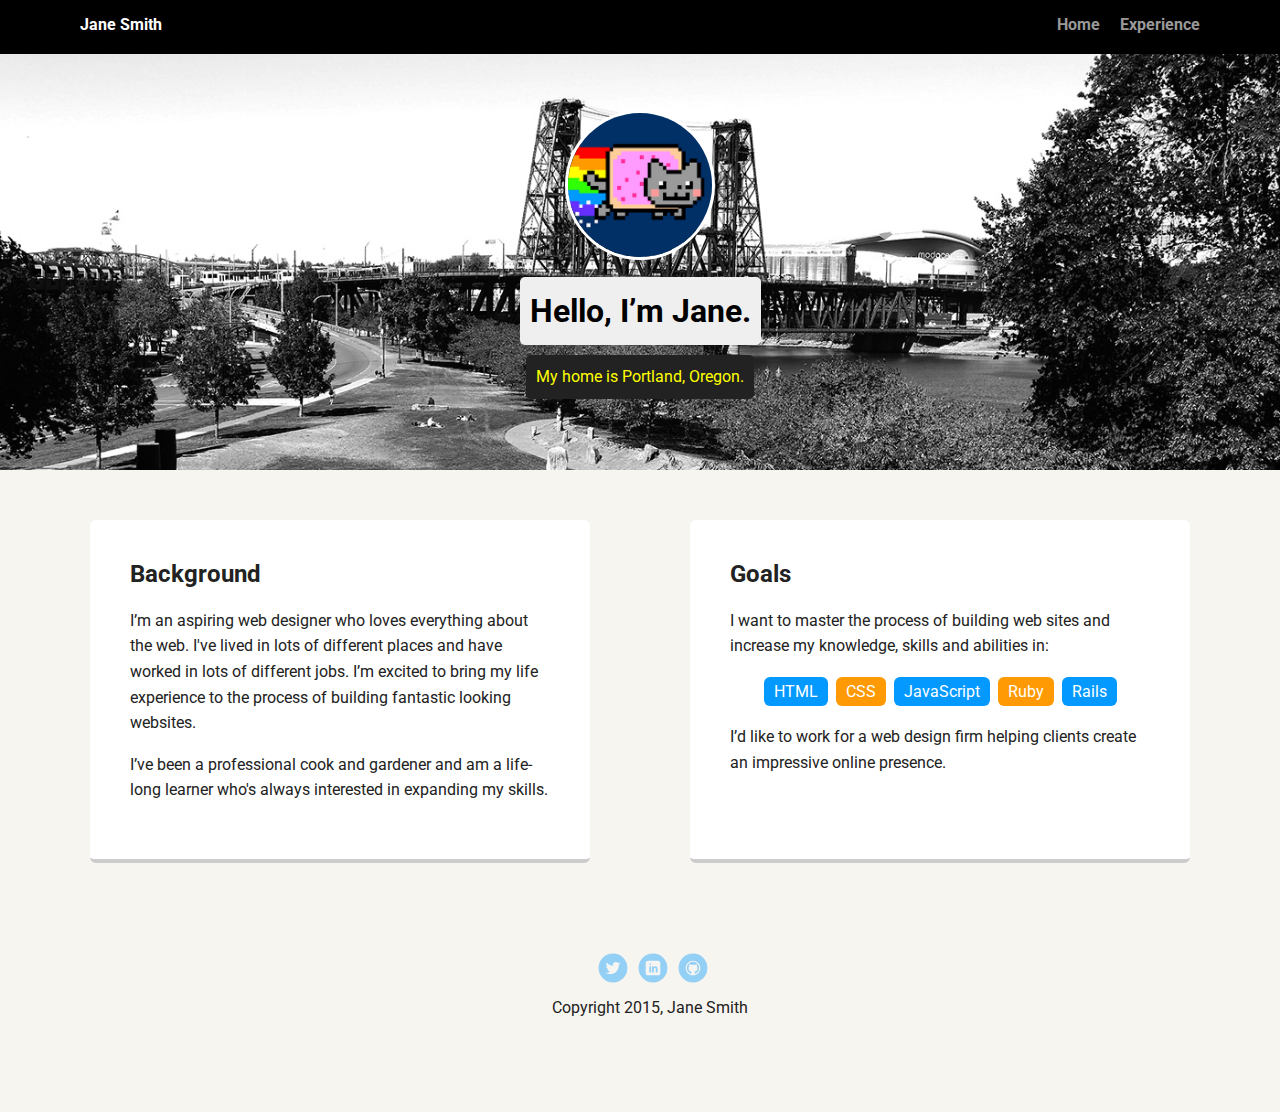
==== index.html @ d7560b0c "changes001test" ====
<!doctype html>
<html lang="en">
<head>
  <meta charset="utf-8">
  <title>Jane Smith's Profile</title>
  <meta name="viewport" content="width=device-width, initial-scale=1.0">
  <link rel="stylesheet" href="styles.css">
  <link href="https://fonts.googleapis.com/css?family=Muli%7CRoboto:400,300,500,700,900" rel="stylesheet"></head>
  <body>

    <div class="main-nav">
        <ul class="nav">
          <li class="name">Jane Smith</li>
          <li><a href="#">Home</a></li>
          <li><a href="#">Experience</a></li>
        </ul>
    </div>

    <header>
      <img src="images/me.png" alt="Drawing of Jane Smith" class="profile-image">
      <h1 class="tag name">Hello, I’m Jane.</h1>
      <p class="tag location">My home is Portland, Oregon.</p>
    </header>

    <main class="flex">
      <div class="card">
        <h2>Background</h2>
        <p>I’m an aspiring web designer who loves everything about the web. I've lived in lots of different places and have worked in lots of different jobs. I’m excited to bring my life experience to the process of building fantastic looking websites.</p>
        <p>I’ve been a professional cook and gardener and am a life-long learner who's always interested in expanding my skills.</p>
      </div> 

      <div class="card">
        <h2>Goals</h2>
        <p>I want to master the process of building web sites and increase my knowledge, skills and abilities in:</p>
        <ul class="skills">
          <li>HTML</li>
          <li>CSS</li>
          <li>JavaScript</li>
          <li>Ruby</li>
          <li>Rails</li>
        </ul>
        <p>I’d like to work for a web design firm helping clients create an impressive online presence.</p>
      </div> 

    </main>
    <footer>
      <ul>
        <li><a href="#" class="social twitter">Twitter</a></li>
        <li><a href="#" class="social linkedin">LinkedIn</a></li>
        <li><a href="#" class="social github">Github</a></li>
      </ul>
      <p class="copyright">Copyright 2015, Jane Smith</p>
    </footer>
  </body>
  </html>
---- styles.css ----
/* Global Layout Set-up */
* { 
  box-sizing: border-box;
}
  
body {
  margin: 0;
  padding: 0;
  text-align: center;
  font-family: 'Roboto', sans-serif;
  color: #222;
  background: #f7f5f0;
}
/* Link Styles */

a {
  text-decoration: none;
  color: #999;
}
a:hover {
  color: #6633ff;
}

/* Section Styles */

.main-nav {
  width: 100%;
  background: black;
  min-height: 30px;
  padding: 10px;
  position: fixed;
  text-align: center;
}
.nav {
  display: flex;
  justify-content: space-around;
  font-weight: 700;
  list-style-type: none;
  margin: 0 auto;
  padding: 0;
}

.nav .name {
    display: block;
    margin-right: auto;
    color: white;
}
.nav li {
  padding: 5px 10px 10px 10px;
}
.nav a {
  transition: all .5s;
}
.nav a:hover {
  color: white
}

header {
  text-align: center;
  background: url('images/portland.jpg') no-repeat top center ;
  background-size: cover;
  overflow: hidden;
  padding-top: 60px;
}
header {
  line-height: 1.5;
}
header .profile-image {
  margin-top: 50px;
  width: 150px;
  height: 150px;
  border-radius: 50%;
  border: 3px solid white;
  transition: all .5s;
}
header .profile-image:hover {
  transform: scale(1.2) rotate(5deg);
}
.tag {
  background-color: #efefef;
  color: black;
  padding: 10px;
  border-radius: 5px;
  display: table;
  margin: 10px auto;
} 
.location {
  background-color: #222;
  color: yellow;
}
.card {
  margin: 30px;
  padding: 20px 40px 40px;
  max-width: 500px;
  text-align: left;
  background: #fff;
  border-bottom: 4px solid #ccc;
  border-radius: 6px;
  transition: all .5s;
}
.card:hover {
  border-color: #ff99ff;
}

ul.skills {
  padding: 0;
  text-align: center;
}

.skills li {
  border-radius: 6px;
  display: inline-block;
  background: #ff9904;
  color: white;
  padding: 5px 10px;
  margin: 2px;
}

.skills li:nth-child(odd) {
  background: #0399ff;
}

footer {
  width: 100%;
  min-height: 30px;
  padding: 20px 0 40px 20px;
}

footer .copyright {
  top: -8px;
  font-size: .75em;
}

footer ul {
  list-style-type: none;
  margin: 0;
  padding: 0;
}

footer ul li {
  display: inline-block;
}

a.social {
  display: inline-block;
  text-indent: -9999px;
  margin-left: 5px;
  width: 30px;
  height: 30px;
  background-size: 30px 30px;
  opacity: .4;
  transition: all .5s;
}
a.twitter {
  background-image: url(images/twitter.svg);
}
a.linkedin {
  background-image: url(images/linkedin.svg);
}
a.github {
  background-image: url(images/github.svg);
}
a.social:hover {
  opacity: 1;
}
.clearfix {
  clear: both;
}

/* Styles for larger screens */
@media screen and (min-width: 720px) {
  
  .flex {
      display: -ms-flexbox;      /* TWEENER - IE 10 */
      display: flex; 
      max-width: 1200px;
      -ms-flex-pack: distribute;
      justify-content: space-around;
      margin: 0 auto;
  }

  header {
    min-height: 470px;
  }

  .nav {
    max-width: 1200px;
    padding: 0 30px;
  }


  main {
    padding-top: 20px;
  }

  main p {
    line-height: 1.6em;
  }

  footer {
    font-size: 1.3em;
    max-width: 1200px;
    margin: 40px auto;
  }

}
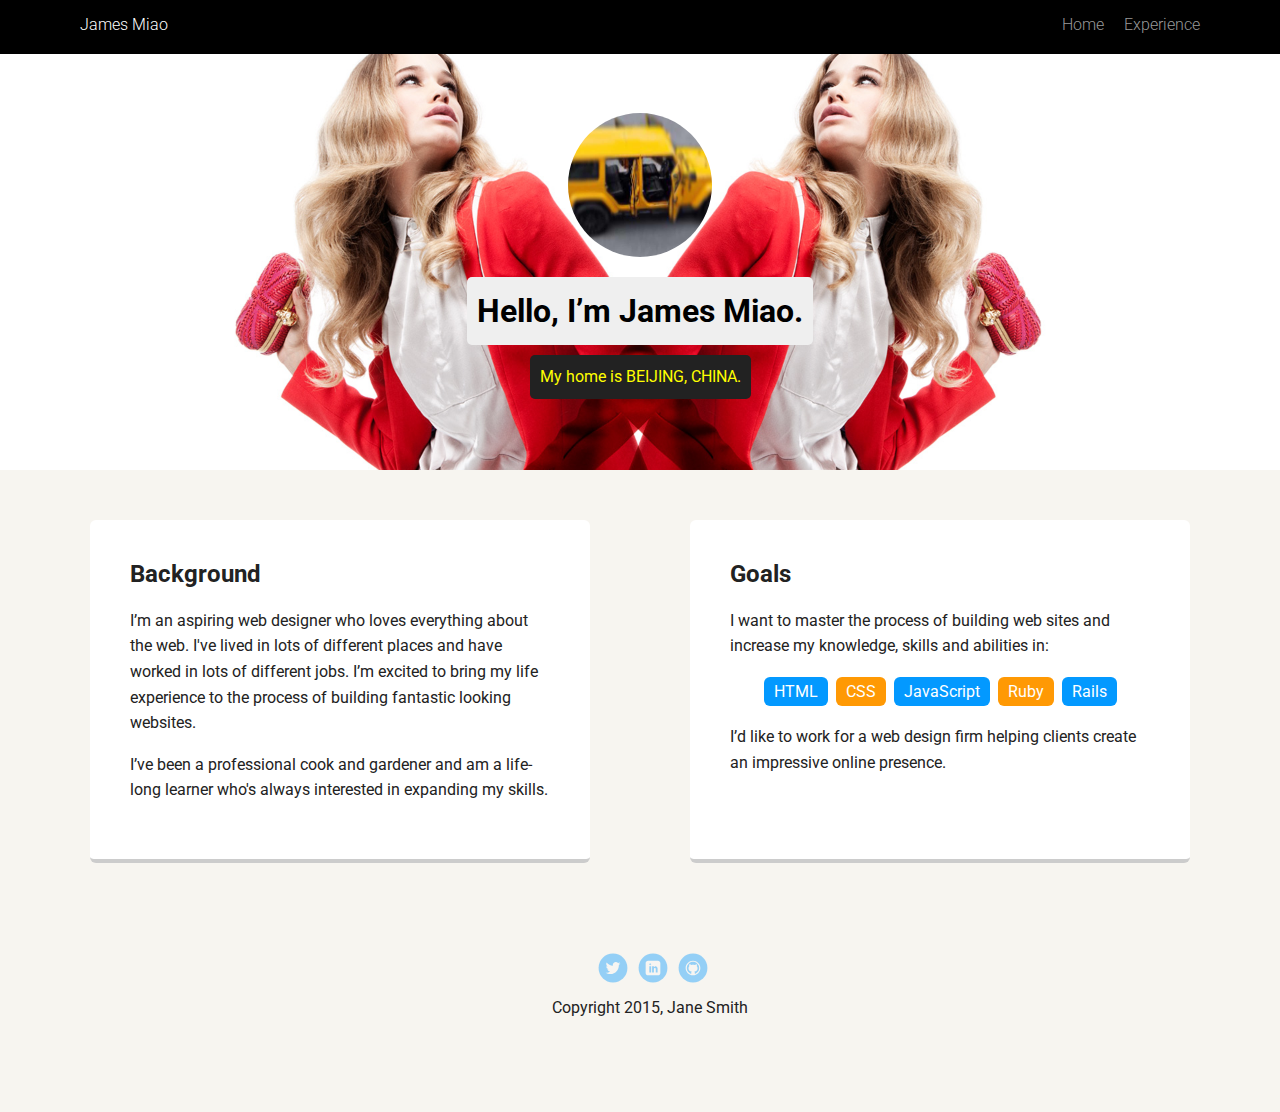
==== commit f0a9d6b4: "003" ====
--- a/index.html
+++ b/index.html
@@ -2,7 +2,7 @@
 <html lang="en">
 <head>
   <meta charset="utf-8">
-  <title>Jane Smith's Profile</title>
+  <title>James Miao's Profile</title>
   <meta name="viewport" content="width=device-width, initial-scale=1.0">
   <link rel="stylesheet" href="styles.css">
   <link href="https://fonts.googleapis.com/css?family=Muli%7CRoboto:400,300,500,700,900" rel="stylesheet"></head>
@@ -10,16 +10,16 @@
 
     <div class="main-nav">
         <ul class="nav">
-          <li class="name">Jane Smith</li>
+          <li class="name">James Miao</li>
           <li><a href="#">Home</a></li>
           <li><a href="#">Experience</a></li>
         </ul>
     </div>
 
     <header>
-      <img src="images/me.png" alt="Drawing of Jane Smith" class="profile-image">
-      <h1 class="tag name">Hello, I’m Jane.</h1>
-      <p class="tag location">My home is Portland, Oregon.</p>
+      <img src="images/my.jpg" alt="Drawing of James Miao" class="profile-image">
+      <h1 class="tag name">Hello, I’m James Miao.</h1>
+      <p class="tag location">My home is BEIJING, CHINA.</p>
     </header>
 
     <main class="flex">
@@ -27,7 +27,7 @@
         <h2>Background</h2>
         <p>I’m an aspiring web designer who loves everything about the web. I've lived in lots of different places and have worked in lots of different jobs. I’m excited to bring my life experience to the process of building fantastic looking websites.</p>
         <p>I’ve been a professional cook and gardener and am a life-long learner who's always interested in expanding my skills.</p>
-      </div> 
+      </div>
 
       <div class="card">
         <h2>Goals</h2>
@@ -40,7 +40,7 @@
           <li>Rails</li>
         </ul>
         <p>I’d like to work for a web design firm helping clients create an impressive online presence.</p>
-      </div> 
+      </div>
 
     </main>
     <footer>
--- a/styles.css
+++ b/styles.css
@@ -1,8 +1,8 @@
 /* Global Layout Set-up */
-* { 
+* {
   box-sizing: border-box;
 }
-  
+
 body {
   margin: 0;
   padding: 0;
@@ -34,7 +34,7 @@
 .nav {
   display: flex;
   justify-content: space-around;
-  font-weight: 700;
+  font-weight: 300;
   list-style-type: none;
   margin: 0 auto;
   padding: 0;
@@ -57,7 +57,7 @@
 
 header {
   text-align: center;
-  background: url('images/portland.jpg') no-repeat top center ;
+  background: url('images/background.jpg') no-repeat top center ;
   background-size: cover;
   overflow: hidden;
   padding-top: 60px;
@@ -83,7 +83,7 @@
   border-radius: 5px;
   display: table;
   margin: 10px auto;
-} 
+}
 .location {
   background-color: #222;
   color: yellow;
@@ -169,10 +169,10 @@
 
 /* Styles for larger screens */
 @media screen and (min-width: 720px) {
-  
+
   .flex {
       display: -ms-flexbox;      /* TWEENER - IE 10 */
-      display: flex; 
+      display: flex;
       max-width: 1200px;
       -ms-flex-pack: distribute;
       justify-content: space-around;
@@ -204,4 +204,3 @@
   }
 
 }
-
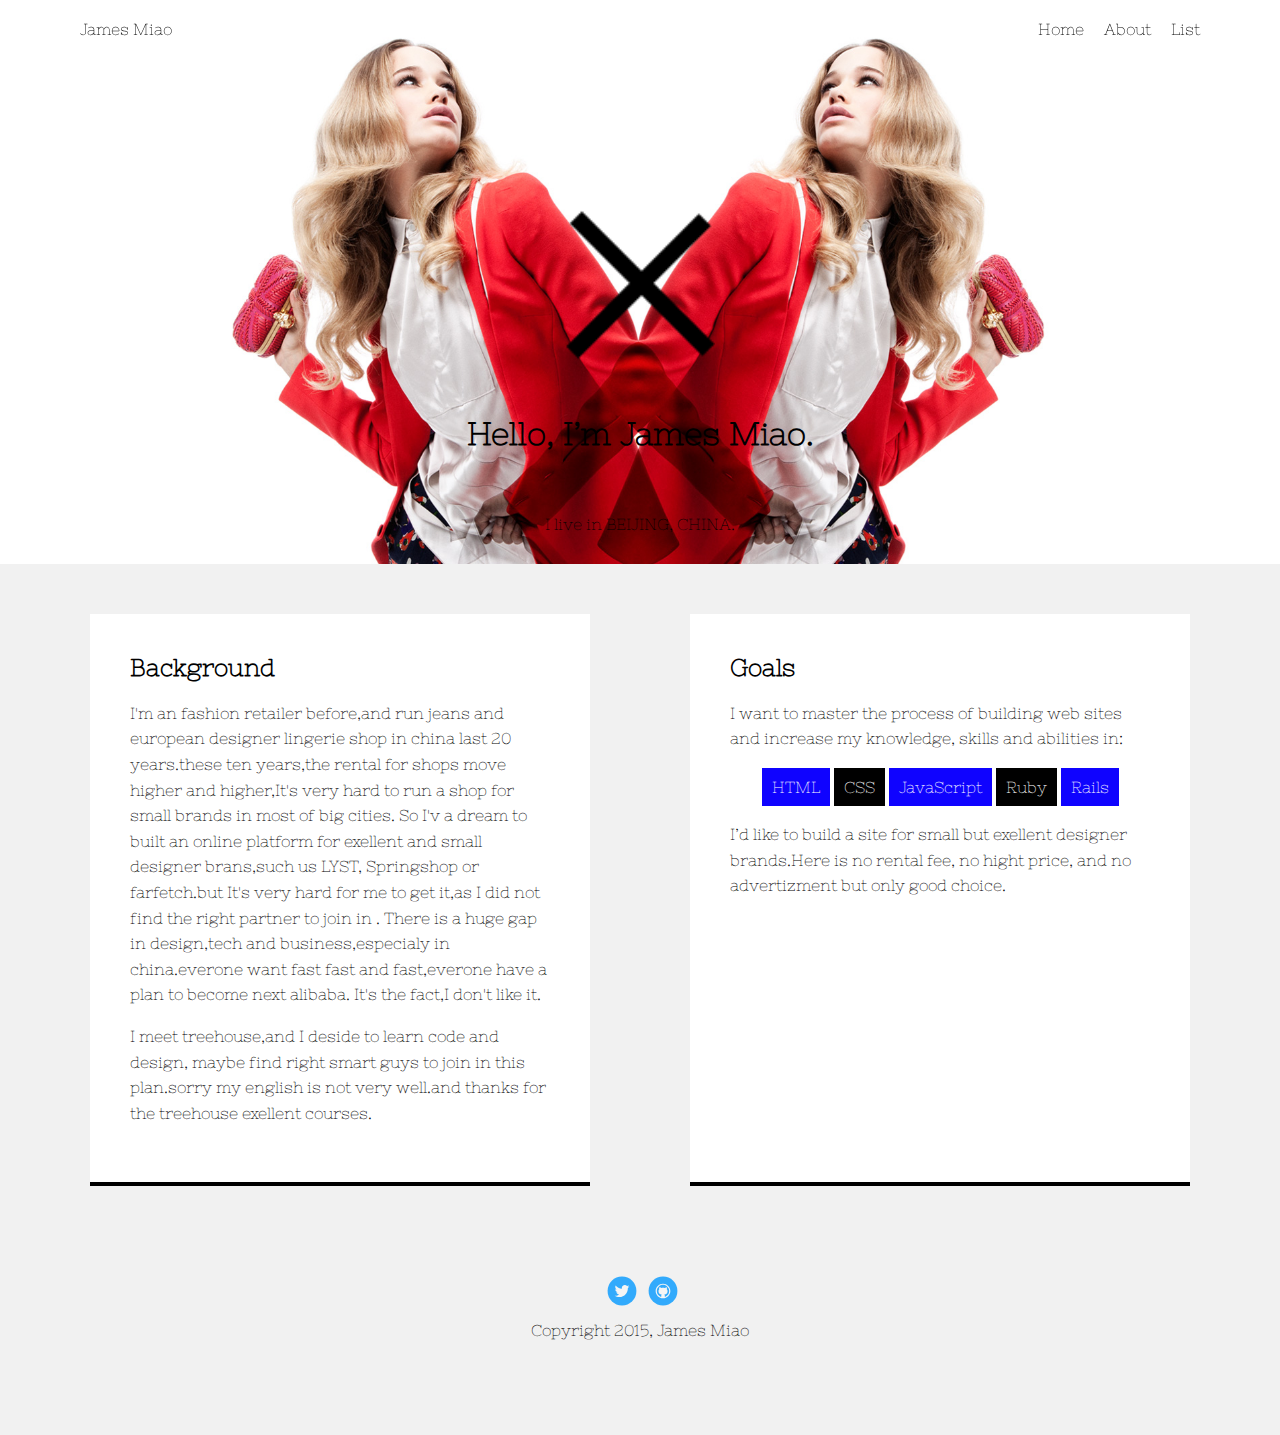
==== commit c8570cac: "005" ====
--- a/index.html
+++ b/index.html
@@ -5,28 +5,34 @@
   <title>James Miao's Profile</title>
   <meta name="viewport" content="width=device-width, initial-scale=1.0">
   <link rel="stylesheet" href="styles.css">
-  <link href="https://fonts.googleapis.com/css?family=Muli%7CRoboto:400,300,500,700,900" rel="stylesheet"></head>
+  <link href="https://fonts.googleapis.com/css?family=Nixie+One" rel="stylesheet">
+
+</head>
   <body>
 
     <div class="main-nav">
         <ul class="nav">
           <li class="name">James Miao</li>
-          <li><a href="#">Home</a></li>
-          <li><a href="#">Experience</a></li>
+          <li><a href="index.html">Home</a></li>
+          <li><a href="about.html">About</a></li>
+          <li><a href="list.html">List</a></li>
+
         </ul>
     </div>
 
     <header>
-      <img src="images/my.jpg" alt="Drawing of James Miao" class="profile-image">
+      <img src="images/logo.png" alt="logo of James Miao" class="profile-image">
       <h1 class="tag name">Hello, I’m James Miao.</h1>
-      <p class="tag location">My home is BEIJING, CHINA.</p>
+      <p class="tag location">I live in BEIJING, CHINA.</p>
     </header>
 
     <main class="flex">
       <div class="card">
         <h2>Background</h2>
-        <p>I’m an aspiring web designer who loves everything about the web. I've lived in lots of different places and have worked in lots of different jobs. I’m excited to bring my life experience to the process of building fantastic looking websites.</p>
-        <p>I’ve been a professional cook and gardener and am a life-long learner who's always interested in expanding my skills.</p>
+        <p>I'm an fashion retailer before,and run jeans and european designer lingerie shop in china last 20 years.these ten years,the rental for shops move higher and higher,It's very hard to run a shop for small brands in most of big cities. So I'v a dream to built an online platform for exellent and small designer brans,such us LYST, Springshop or farfetch.but It's very hard for me to get it,as I did not find the right partner to join in . There is a huge gap in design,tech and business,especialy in china.everone want fast fast and fast,everone have a plan to become next alibaba. It's the fact,I don't like it.
+        </p>
+        <p>I meet treehouse,and I deside to learn code and design, maybe find right smart guys to join in this plan.sorry my english is not very well.and thanks for the treehouse exellent courses.
+        </p>
       </div>
 
       <div class="card">
@@ -39,17 +45,17 @@
           <li>Ruby</li>
           <li>Rails</li>
         </ul>
-        <p>I’d like to work for a web design firm helping clients create an impressive online presence.</p>
+        <p>I’d like to build a site for small but exellent designer brands.Here is no rental fee, no hight price, and no advertizment but only good choice.
+        </p>
       </div>
 
     </main>
     <footer>
       <ul>
-        <li><a href="#" class="social twitter">Twitter</a></li>
-        <li><a href="#" class="social linkedin">LinkedIn</a></li>
-        <li><a href="#" class="social github">Github</a></li>
+        <li><a href="https://twitter.com/jamessmiao" class="social twitter">Twitter</a></li>
+        <li><a href="https://github.com/jamessmiao" class="social github">Github</a></li>
       </ul>
-      <p class="copyright">Copyright 2015, Jane Smith</p>
+      <p class="copyright">Copyright 2015, James Miao </p>
     </footer>
   </body>
   </html>
--- a/styles.css
+++ b/styles.css
@@ -4,28 +4,31 @@
 }
 
 body {
-  margin: 0;
-  padding: 0;
-  text-align: center;
-  font-family: 'Roboto', sans-serif;
-  color: #222;
-  background: #f7f5f0;
+  margin: 0px;
+  padding: 0px;
+  text-align: center;
+  font-family: 'Nixie One',cursive;
+
+  color: #000000;
+  background: #f1f1f1;
 }
 /* Link Styles */
 
 a {
-  text-decoration: none;
-  color: #999;
+  text-decoration:none;
+  color: #000000;
+
 }
 a:hover {
-  color: #6633ff;
+  text-decoration: underline;
+
 }
 
 /* Section Styles */
 
 .main-nav {
   width: 100%;
-  background: black;
+  background:rgba(0, 0, 0, 0);
   min-height: 30px;
   padding: 10px;
   position: fixed;
@@ -43,16 +46,16 @@
 .nav .name {
     display: block;
     margin-right: auto;
-    color: white;
+    color: #000000;
 }
 .nav li {
-  padding: 5px 10px 10px 10px;
+  padding: 10px 10px 10px 10px;
 }
 .nav a {
   transition: all .5s;
 }
 .nav a:hover {
-  color: white
+  color:rgb(0, 0, 0)
 }
 
 header {
@@ -60,33 +63,30 @@
   background: url('images/background.jpg') no-repeat top center ;
   background-size: cover;
   overflow: hidden;
-  padding-top: 60px;
+  padding-top: 10px;
 }
 header {
-  line-height: 1.5;
+  line-height: 2.5;
 }
 header .profile-image {
-  margin-top: 50px;
+  margin-top: 200px;
   width: 150px;
   height: 150px;
-  border-radius: 50%;
-  border: 3px solid white;
+  border-radius: 10%;
   transition: all .5s;
 }
 header .profile-image:hover {
-  transform: scale(1.2) rotate(5deg);
+  transform: scale(2.2) rotate(360deg);
 }
 .tag {
-  background-color: #efefef;
   color: black;
   padding: 10px;
-  border-radius: 5px;
+  border-radius: 0px;
   display: table;
   margin: 10px auto;
 }
 .location {
-  background-color: #222;
-  color: yellow;
+  color: rgb(0, 0, 0);
 }
 .card {
   margin: 30px;
@@ -94,12 +94,12 @@
   max-width: 500px;
   text-align: left;
   background: #fff;
-  border-bottom: 4px solid #ccc;
-  border-radius: 6px;
+  border-bottom: 4px solid #000000;
+  border-radius: 0px;
   transition: all .5s;
 }
 .card:hover {
-  border-color: #ff99ff;
+  border-color: #0003ff;
 }
 
 ul.skills {
@@ -108,27 +108,26 @@
 }
 
 .skills li {
-  border-radius: 6px;
+  border-radius: 0px;
   display: inline-block;
-  background: #ff9904;
+  background: #000000;
   color: white;
-  padding: 5px 10px;
-  margin: 2px;
+  padding: 10px 10px;
 }
 
 .skills li:nth-child(odd) {
-  background: #0399ff;
+  background: #0f03ff;
 }
 
 footer {
   width: 100%;
   min-height: 30px;
-  padding: 20px 0 40px 20px;
+  padding: 20px 20px 40px 20px;
 }
 
 footer .copyright {
-  top: -8px;
-  font-size: .75em;
+  top: 8px;
+  font-size: 0.75em;
 }
 
 footer ul {
@@ -143,12 +142,12 @@
 
 a.social {
   display: inline-block;
-  text-indent: -9999px;
+  text-indent: -9999PX;
   margin-left: 5px;
   width: 30px;
   height: 30px;
   background-size: 30px 30px;
-  opacity: .4;
+  opacity: .8;
   transition: all .5s;
 }
 a.twitter {
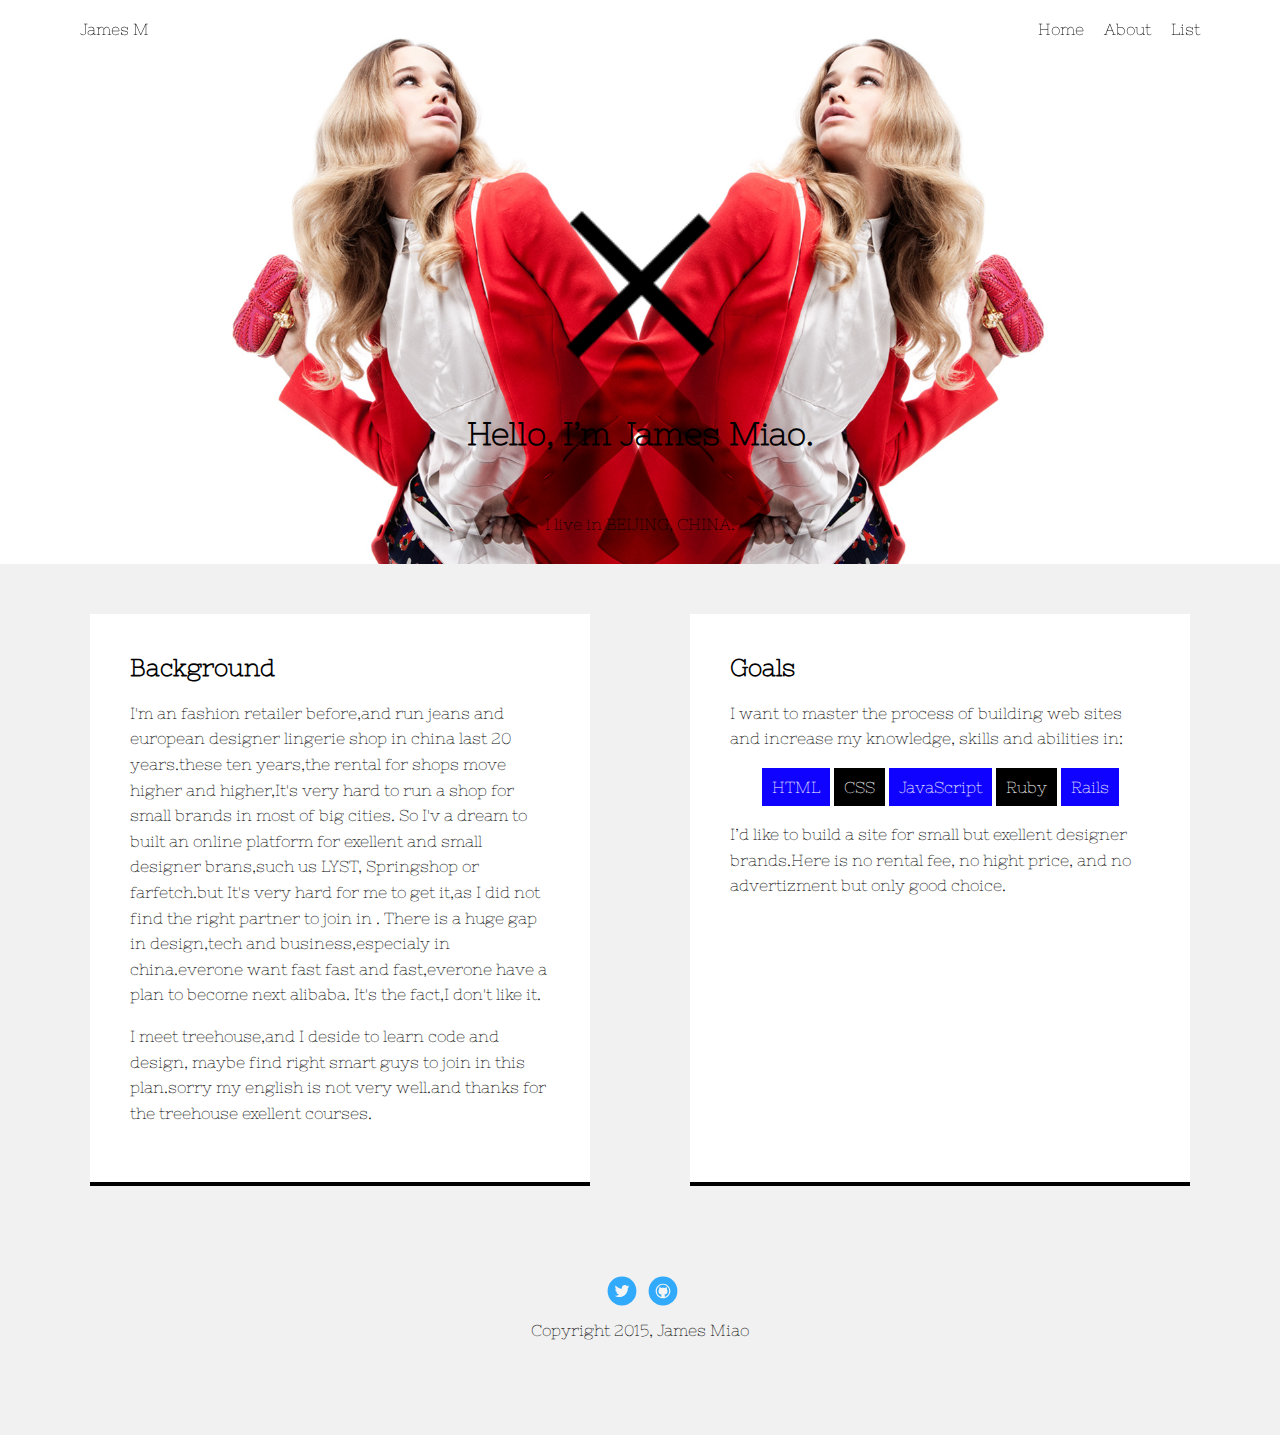
==== commit bf4ec687: "006" ====
--- a/index.html
+++ b/index.html
@@ -12,7 +12,7 @@
 
     <div class="main-nav">
         <ul class="nav">
-          <li class="name">James Miao</li>
+          <li class="name">James M</li>
           <li><a href="index.html">Home</a></li>
           <li><a href="about.html">About</a></li>
           <li><a href="list.html">List</a></li>
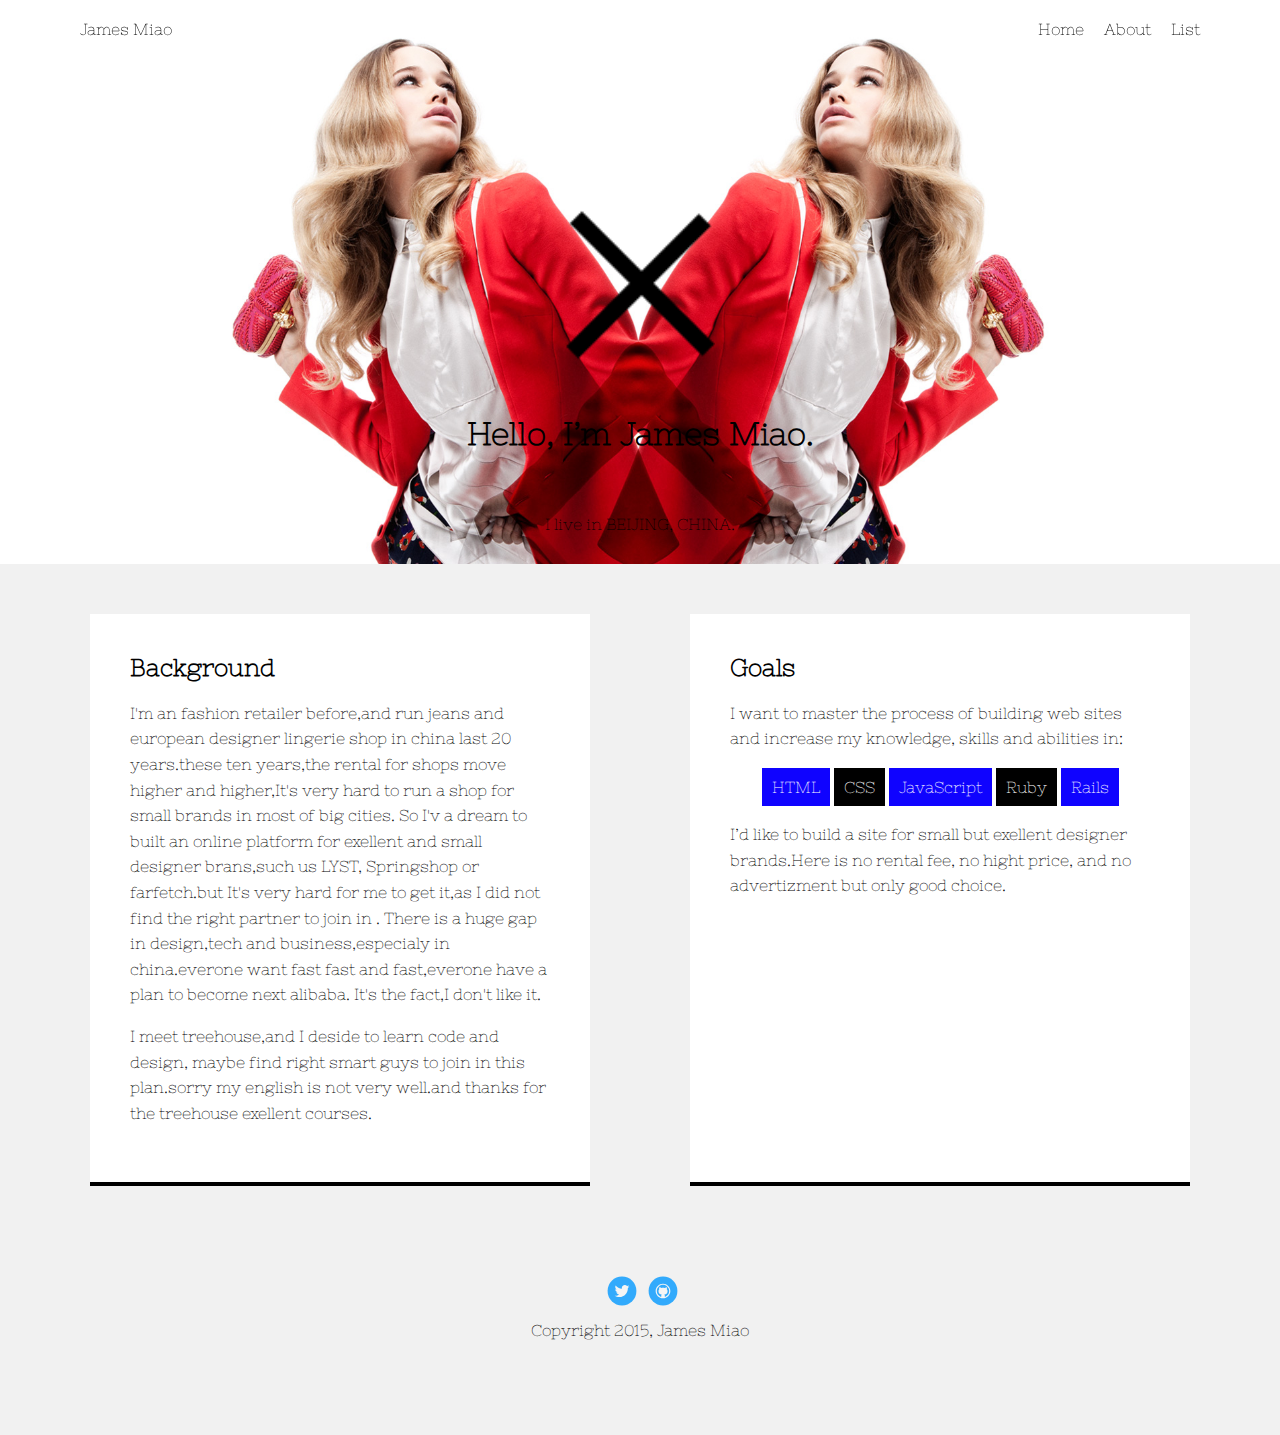
==== commit 84495b65: "007" ====
--- a/index.html
+++ b/index.html
@@ -12,7 +12,7 @@
 
     <div class="main-nav">
         <ul class="nav">
-          <li class="name">James M</li>
+          <li class="name">James Miao</li>
           <li><a href="index.html">Home</a></li>
           <li><a href="about.html">About</a></li>
           <li><a href="list.html">List</a></li>
